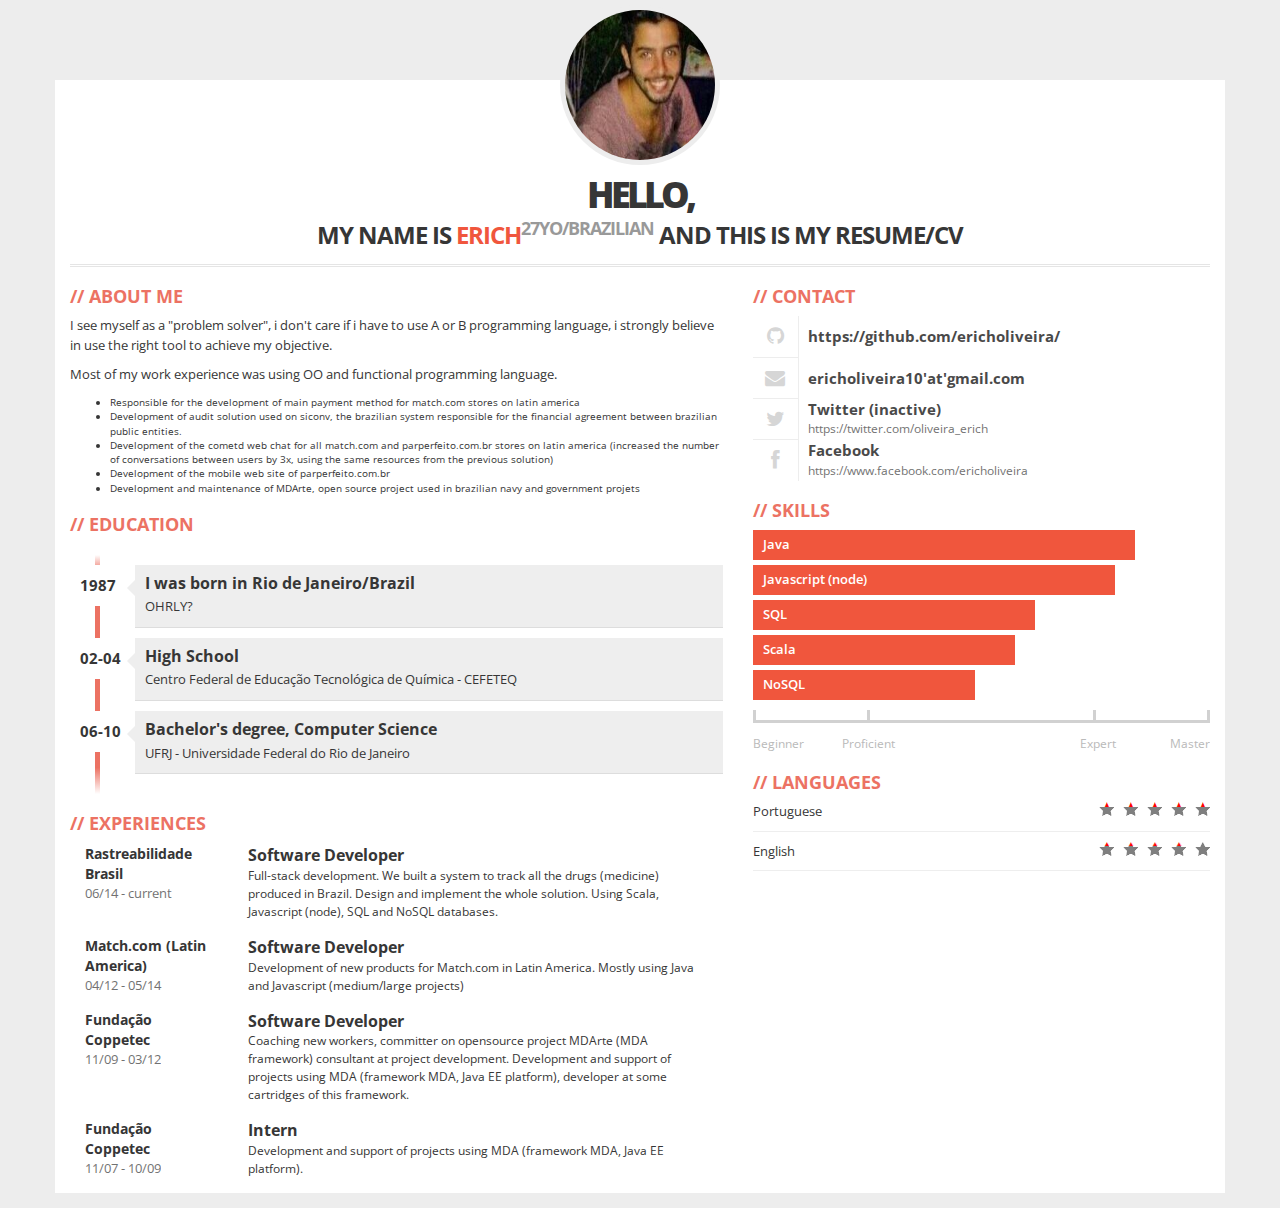
==== index.html @ 2bab266d "initial import" ====
<!DOCTYPE html>
<html lang="en">
  <head>
    <meta charset="utf-8">
    <meta http-equiv="X-UA-Compatible" content="IE=edge,chrome=1" />
    <meta name="viewport" content="width=device-width, initial-scale=1">
    <title>Erich Oliveira</title>
    <link href="css/bootstrap.min.css" rel="stylesheet">
    <link href="css/font-awesome.css" rel="stylesheet">
    <link href="css/main.css" rel="stylesheet">
    <!--[if lt IE 9]>
      <script src="js/html5shiv.js"></script>
      <script src="js/respond.min.js"></script>
    <![endif]-->
  </head>
  <body>
    <div class="container">
      <div class="row">
        <div class="col-xs-12">
          <div id="photo-header" class="text-center">
            <!-- PHOTO (AVATAR) -->
            <div id="photo">
              <img src="img/avatar.jpg" alt="avatar">
            </div>
            <div id="text-header">
              <h1>Hello,<br> my name is <span>Erich</span><sup>27yo/Brazilian</sup> and this is my resume/cv</h1>
            </div>
          </div>
        </div>
      </div>
      <div class="row">
        <div class="col-xs-12 col-sm-7">
          <!-- ABOUT ME -->
          <div class="box">
            <h2>About Me</h2>
            <p>I see myself as a "problem solver", i don't care if i have to use A or B programming language, i strongly believe in use the right tool to achieve my objective.</p>
              <p>Most of my work experience was using OO and functional programming language.</p>
              <ul>
                <li>Responsible for the development of main payment method for match.com stores on latin america</li>
                <li>Development of audit solution used on siconv, the brazilian system responsible for the financial agreement between brazilian public entities.</li>
                <li>Development of the cometd web chat for all match.com and parperfeito.com.br stores on latin america (increased the number of conversations between users by 3x, using the same resources from the previous solution)</li>
                <li>Development of the mobile web site of parperfeito.com.br</li>
                <li>Development and maintenance of MDArte, open source project used in brazilian navy and government projets</li>
              </ul>
          </div>
          <!-- EDUCATION -->
          <div class="box">
            <h2>Education</h2>
            <ul id="education" class="clearfix">
              <li>
                <div class="year pull-left">1987</div>
                <div class="description pull-right">
                  <h3>I was born in Rio de Janeiro/Brazil</h3>
                  <p>OHRLY?</p>
                </div>
              </li>
              <li>
                <div class="year pull-left">02-04</div>
                <div class="description pull-right">
                  <h3>High School</h3>
                  <p>Centro Federal de Educa&ccedil;&atilde;o Tecnol&oacute;gica de Qu&iacute;mica - CEFETEQ</p>
                </div>
              </li>
              <li>
                <div class="year pull-left">06-10</div>
                <div class="description pull-right">
                  <h3>Bachelor's degree, Computer Science</h3>
                  <p>UFRJ - Universidade Federal do Rio de Janeiro</p>
                </div>
              </li>
            </ul>
          </div>
          <!-- EXPERIENCES -->
          <div class="box">
            <h2>Experiences</h2>
            <div class="job clearfix">
              <div class="col-xs-3">
                <div class="where">Rastreabilidade Brasil</div>
                <div class="year">06/14 - current</div>
              </div>
              <div class="col-xs-9">
                <div class="profession">Software Developer</div>
                <div class="description">
                  Full-stack development. We built a system to track all the drugs (medicine) produced in Brazil.
                  Design and implement the whole solution.
                  Using Scala, Javascript (node), SQL and NoSQL databases.
                </div>
              </div>
            </div>
            <div class="job clearfix">
              <div class="col-xs-3">
                <div class="where">Match.com (Latin America)</div>
                <div class="year">04/12 - 05/14</div>
              </div>
              <div class="col-xs-9">
                <div class="profession">Software Developer</div>
                <div class="description">Development of new products for Match.com in Latin America.

                Mostly using Java and Javascript (medium/large projects)</div>
              </div>
            </div>
            <div class="job clearfix">
              <div class="col-xs-3">
                <div class="where">Funda&ccedil;&atilde;o Coppetec</div>
                <div class="year">11/09 - 03/12</div>
              </div>
              <div class="col-xs-9">
                <div class="profession">Software Developer</div>
                <div class="description">Coaching new workers, committer on opensource project MDArte (MDA framework) consultant at project development.
                  Development and support of projects using MDA (framework MDA, Java EE platform), developer at some cartridges of this framework.</div>
              </div>
            </div>
            <div class="job clearfix">
              <div class="col-xs-3">
                <div class="where">Funda&ccedil;&atilde;o Coppetec</div>
                <div class="year">11/07 - 10/09</div>
              </div>
              <div class="col-xs-9">
                <div class="profession">Intern</div>
                <div class="description">Development and support of projects using MDA (framework MDA, Java EE platform).</div>
              </div>
            </div>
          </div>
        </div>
        <div class="col-xs-12 col-sm-5">
          <!-- CONTACT -->
          <div class="box clearfix">
            <h2>Contact</h2>
            <div class="contact-item">
              <div class="icon pull-left text-center"><span class="fa fa-github fa-fw"></span></div>
              <div class="title only pull-right">https://github.com/ericholiveira/</div>
            </div>
            <div class="contact-item">
              <div class="icon pull-left text-center"><span class="fa fa-envelope fa-fw"></span></div>
              <div class="title only pull-right">ericholiveira10'at'gmail.com</div>
            </div>
            <div class="contact-item">
              <div class="icon pull-left text-center"><span class="fa fa-twitter fa-fw"></span></div>
              <div class="title pull-right">Twitter (inactive)</div>
              <div class="description pull-right">https://twitter.com/oliveira_erich</div>
            </div>
            <div class="contact-item">
              <div class="icon pull-left text-center"><span class="fa fa-facebook fa-fw"></span></div>
              <div class="title pull-right">Facebook</div>
              <div class="description pull-right">https://www.facebook.com/ericholiveira</div>
            </div>
          </div>
          <!-- SKILLS -->
          <div class="box">
            <h2>Skills</h2>
            <div class="skills">
              <div class="item-skills" data-percent="0.95">Java</div>
              <div class="item-skills" data-percent="0.90">Javascript (node)</div>
              <div class="item-skills" data-percent="0.70">SQL</div>
              <div class="item-skills" data-percent="0.65">Scala</div>
              <div class="item-skills" data-percent="0.55">NoSQL</div>
              <div class="skills-legend clearfix">
                <div class="legend-left legend">Beginner</div>
                <div class="legend-left legend"><span>Proficient</span></div>
                <div class="legend-right legend"><span>Expert</span></div>
                <div class="legend-right legend">Master</div>
              </div>
            </div>
          </div>
          <!-- LANGUAGES -->
          <div class="box">
            <h2>Languages</h2>
            <div id="language-skills">
              <div class="skill">Portuguese <div class="icons pull-right"><div style="width: 100%;" class="icons-red"></div></div></div>
              <div class="skill">English <div class="icons pull-right"><div style="width: 80%;" class="icons-red"></div></div></div>
            </div>
          </div>
        </div>
      </div>
    </div>
    <!-- JQUERY -->
    <script src="js/jquery.min.js"></script>
    <!-- BOOTSTRAP -->
    <script src="js/bootstrap.min.js"></script>
    <!-- SCRIPTS -->
    <script src="js/scripts.js"></script>
  </body>
</html>
---- css/main.css ----
/*******************************************
3ColorResume
Author: office@kamsolutions.pl
*******************************************/
/*******************************************
FONTS
*******************************************/
@import url(http://fonts.googleapis.com/css?family=Open+Sans:400,600,700,800);
/*******************************************
SETTINGS
*******************************************/
@charset "utf-8";
@-webkit-viewport   { width: device-width; }
@-moz-viewport      { width: device-width; }
@-ms-viewport       { width: device-width; }
@-o-viewport        { width: device-width; }
@viewport           { width: device-width; }
/*******************************************
BODY
*******************************************/
body{
  font-family: 'Open Sans', Arial, Tahoma;
  font-weight: 400;
  font-size: 1em;
  color: #363636;
  background: #ededed;
}
/*******************************************
CONTAINER
*******************************************/
.container{
  margin-top: 80px;
  margin-bottom: 15px;
  background: #fff;
}
/*******************************************
PHOTO (AVATAR)
*******************************************/
#photo-header{
  margin-top: -75px;
}
#photo{
  width: 160px;
  height: 160px;
  border-radius: 50%;
  overflow: hidden;
  padding: 5px;
  background: #ededed;
  display: inline-block;
}
#photo img{
  width: 150px;
  height: 150px;
  border-radius: 50%;
}
#text-header h1{
  margin: 0;
  padding: 0;
  font-size: 2.4em;
  font-weight: 700;
  text-transform: uppercase;
  letter-spacing: -1px;
}
#text-header h1::first-line{
  font-size: 1.5em;
  letter-spacing: -4px;
  font-weight: 800;
  line-height: 1.5em;
}
#text-header h1 span{
  color: #F0563D;
}
#text-header h1 sup{
  opacity: 0.5;
}
#text-header:after{
  width: 100%;
  height: 3px;
  background: url(../img/line.png);
  margin-top: 15px;
  content: '';
  display: block;
}
/*******************************************
DEFAULT BOX
*******************************************/
.box{
  margin-bottom: 15px;
}
.box h2{
  color: #EC7263;
  font-size: 1.8em;
  font-weight: 700;
  text-transform: uppercase;
}
.box h2:before{
  content: '//';
  margin-right: 5px;
}
.box p{
  font-size: 1.3em;
  line-height: 1.5em;
}
/*******************************************
EDUCATION
*******************************************/
#education{
  margin-top: 20px;
  position: relative;
  padding: 1em 0;
  list-style: none;
}
#education:before {
  width: 5px;
  height: 100%;
  position: absolute;
  left: 25px;
  top: 0;
  content: ' ';
  display: block;
  background: #ec7263;
  background: -moz-linear-gradient(top,  #ffffff 0%, #ec7263 7%, #ec7263 89%, #ffffff 100%);
  background: -webkit-gradient(linear, left top, left bottom, color-stop(0%,#ffffff), color-stop(7%,#ec7263), color-stop(89%,#ec7263), color-stop(100%,#ffffff));
  background: -webkit-linear-gradient(top,  #ffffff 0%,#ec7263 7%,#ec7263 89%,#ffffff 100%);
  background: -o-linear-gradient(top,  #ffffff 0%,#ec7263 7%,#ec7263 89%,#ffffff 100%);
  background: -ms-linear-gradient(top,  #ffffff 0%,#ec7263 7%,#ec7263 89%,#ffffff 100%);
  background: linear-gradient(to bottom,  #ffffff 0%,#ec7263 7%,#ec7263 89%,#ffffff 100%);
  filter: progid:DXImageTransform.Microsoft.gradient( startColorstr='#ffffff', endColorstr='#ffffff',GradientType=0 );
}
#education li{
  width: 100%;
  z-index: 2;
  position: relative;
  float: left;
}
#education .year{
  width: 10%;
  background: #fff;
  padding: 10px;
  font-size: 1.5em;
  font-weight: 700;
  display: inline-block;
}
#education .description{
  width: 80%;
  display: inline-block;
  background: #eee;
  margin-bottom: 10px;
  position: relative;
  padding: 10px 10px 0 10px;
  border-bottom: 1px solid #ddd;
}
#education .description:after {
  content: '';
  position: absolute;
  top: 15px;
  right: 0;
  left: -16px;
  height: 0;
  width: 0;
  border: solid transparent;
  border-right-color: #eee;
  border-width: 8px;
  pointer-events: none;
}
#education .description h3{
  font-size: 1.6em;
  margin: 0;
  padding: 0;
  font-weight: 700;
}
#education .description p{
  font-size: 1.3em;
  margin-top: 5px;
  padding: 0;
}
/*******************************************
EXPERIENCES
*******************************************/
.job{
  margin-bottom: 15px;
}
.job .where{
  font-size: 1.4em;
  font-weight: bold;
}
.job .year{
  font-size: 1.3em;
  opacity: 0.7;
}
.job .profession{
  font-size: 1.6em;
  font-weight: bold;
}
.job .description{
  font-size: 1.2em;
  line-height: 1.5em;
}
/*******************************************
CONTACT
*******************************************/
.contact-item{
  width: 100%;
  float: left;
}
.contact-item .icon{
  padding: 10px;
  border-right: 1px solid #aaa;
  border-bottom: 1px solid #aaa;
  opacity: 0.2;
}
.contact-item:last-child .icon{
  border-bottom: none;
}
.contact-item .fa{
  font-size: 2em;
}
.contact-item .title{
  width: 80%;
  width: calc(100% - 55px);
  font-size: 1.5em;
  font-weight: 700;
  opacity: 0.9;
}
.contact-item .title.only{
  margin-top: 10px;
}
.contact-item .description{
  width: 80%;
  width: calc(100% - 55px);
  font-size: 1.2em;
  opacity: 0.7;
}
/*******************************************
SKILLS
*******************************************/
.item-skills{
  height: 30px;
  background: #F0563D;
  color: #fff;
  padding: 5px 10px;
  margin-bottom: 5px;
  white-space: nowrap;
  overflow: hidden;
  text-overflow: ellipsis;
  font-size: 1.3em;
  font-weight: 600;
}
.skills-legend{
  margin-top: 20px;
  opacity: 0.8;
}
.skills-legend:before{
  width: 100%;
  height: 3px;
  position: relative;
  content: ' ';
  display: block;
  margin-bottom: -13px;
  background: #c6c6c6;
}
.skills-legend div{
  width: 25%;
  display: inline-block;
  font-size: 1.2em;
  color: #a9a9a9;
  float: left;
}
.legend:before{
  width: 3px;
  height: 10px;
  position: relative;
  content: ' ';
  display: block;
  margin: auto;
  margin-bottom: 15px;
  background: #c6c6c6;
}
.legend-left.legend:before{
  margin-left: 0;
}
.legend-right.legend:before{
  margin-right: 0;
}
.legend-left:nth-child(2) span{
  margin-left: -25px;
}
.legend-right:nth-child(3) span{
  margin-right: -20px;
}
.legend-right{
  text-align: right;
}
/*******************************************
LANGUAGES
*******************************************/
#language-skills .skill{
  font-size: 1.3em;
  margin: 10px 0;
  padding-bottom: 10px;
  border-bottom: 1px solid #eee;
}
#language-skills .skill .icons{
  width: 111px;
  height: 14px;
  background: url(../img/star-grey.png) no-repeat;
}
#language-skills .skill .icons-red{
  background: url(../img/star-red.png) no-repeat;
}
/*******************************************
HOBBIES
*******************************************/
.hobby{
  color: #fff;
  display: inline-block;
  margin-right: 5px;
  margin-bottom: 5px;
  padding: 5px 5px 5px 25px;
  background: #A75265;
  position: relative;
  font-size: 1.2em;
}
.hobby:before{
  content: "\f004";
  font-family: FontAwesome;
  font-style: normal;
  font-weight: normal;
  position: absolute;
  top: 6px;
  left: 7px;
}
/*******************************************
MEDIA
*******************************************/
@media (min-width: 500px) {
  #education .description{
    width: 85%;
  }
}
@media (min-width: 768px) {
  #education .description{
    width: 85%;
  }
}
@media (min-width: 992px) {
  #education .description{
    width: 87%;
  }
}
@media (min-width: 1200px) {
  #education .description{
    width: 90%;
  }
}
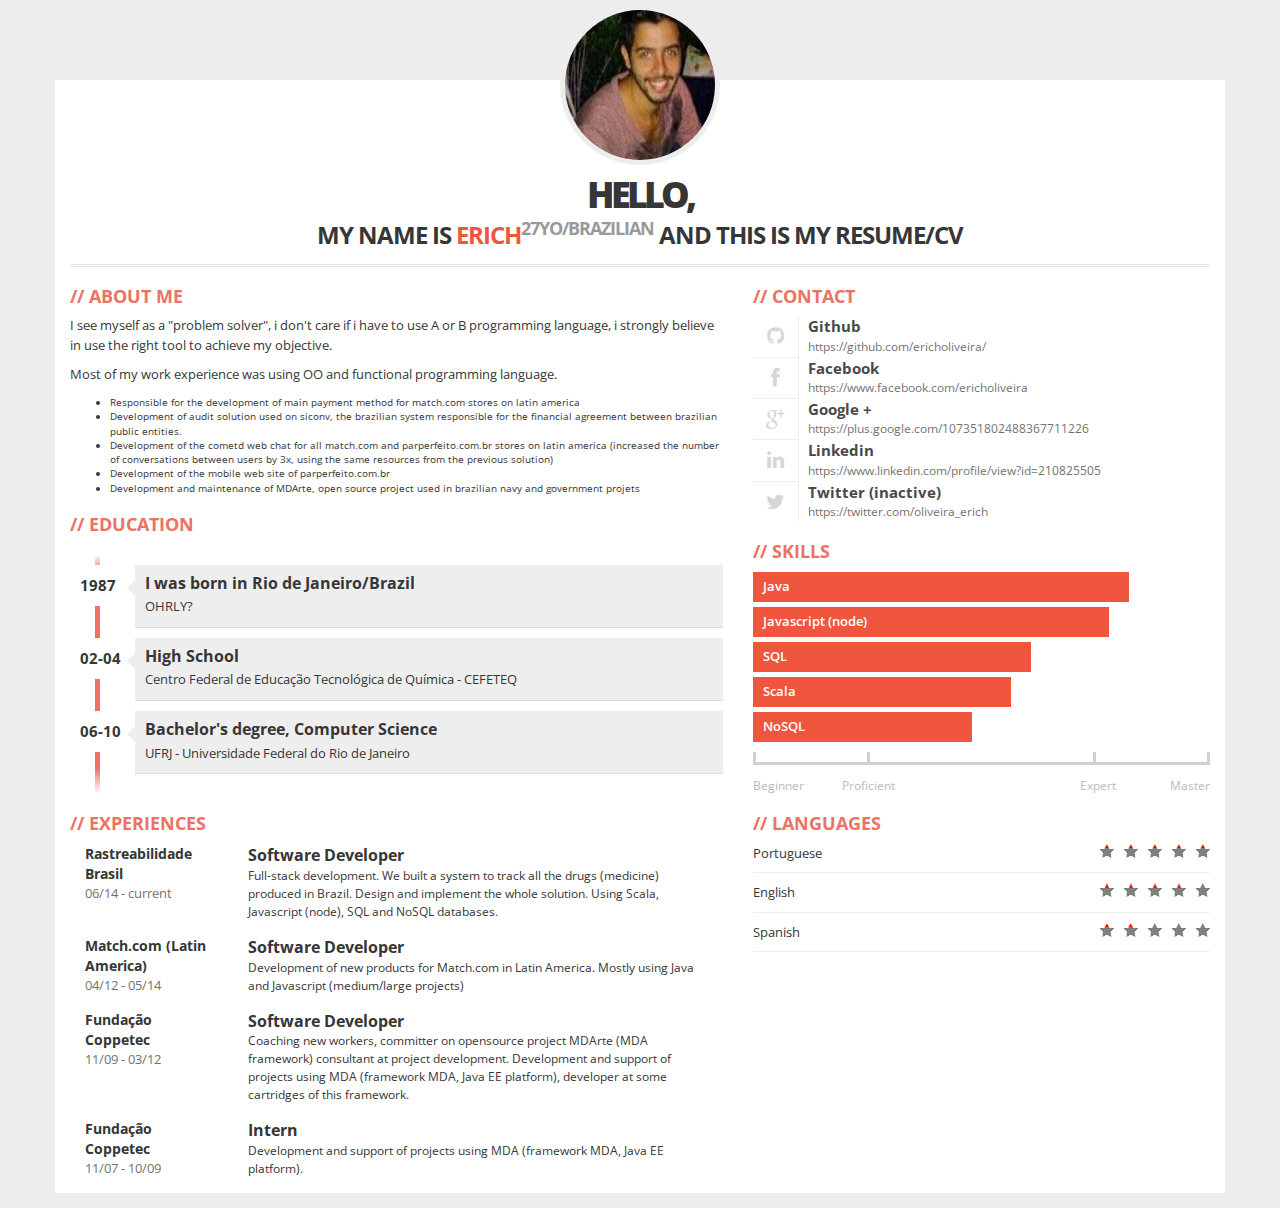
==== commit e3757bb3: "update" ====
--- a/index.html
+++ b/index.html
@@ -4,10 +4,14 @@
     <meta charset="utf-8">
     <meta http-equiv="X-UA-Compatible" content="IE=edge,chrome=1" />
     <meta name="viewport" content="width=device-width, initial-scale=1">
-    <title>Erich Oliveira</title>
+    <meta name="description" content="Erich Oliveira's profissional page. You can see here more info about my job as a software developer. My current projects. Links to my personal and professional contacts." />
+    <meta name="keywords" content="software development, programmer, desenvolvedor, javascript, java, scala, programador">
+    <meta name="robots" content="index, follow">
+    <title>Erich Oliveira - Software developer</title>
     <link href="css/bootstrap.min.css" rel="stylesheet">
     <link href="css/font-awesome.css" rel="stylesheet">
     <link href="css/main.css" rel="stylesheet">
+    <link rel="icon" type="image/x-icon" href="img/favicon.ico">
     <!--[if lt IE 9]>
       <script src="js/html5shiv.js"></script>
       <script src="js/respond.min.js"></script>
@@ -128,21 +132,28 @@
             <h2>Contact</h2>
             <div class="contact-item">
               <div class="icon pull-left text-center"><span class="fa fa-github fa-fw"></span></div>
-              <div class="title only pull-right">https://github.com/ericholiveira/</div>
+              <a href="https://github.com/ericholiveira/"  rel="author" class="title pull-right" style="color:#363636;">Github</a>
+              <div class="description pull-right">https://github.com/ericholiveira/</div>
             </div>
             <div class="contact-item">
-              <div class="icon pull-left text-center"><span class="fa fa-envelope fa-fw"></span></div>
-              <div class="title only pull-right">ericholiveira10'at'gmail.com</div>
+              <div class="icon pull-left text-center"><span class="fa fa-facebook fa-fw"></span></div>
+              <a href="https://www.facebook.com/ericholiveira"  rel="author" class="title pull-right" style="color:#363636;">Facebook</a>
+              <div class="description pull-right">https://www.facebook.com/ericholiveira</div>
+            </div>
+            <div class="contact-item">
+              <div class="icon pull-left text-center"><span class="fa fa-google-plus fa-fw"></span></div>
+              <a href="https://plus.google.com/107351802488367711226"  rel="author" class="title pull-right" style="color:#363636;">Google +</a>
+              <div class="description pull-right">https://plus.google.com/107351802488367711226</div>
+            </div>
+            <div class="contact-item">
+              <div class="icon pull-left text-center"><span class="fa fa-linkedin fa-fw"></span></div>
+              <a href="https://www.linkedin.com/profile/view?id=210825505"  rel="author" class="title pull-right" style="color:#363636;">Linkedin</a>
+              <div class="description pull-right">https://www.linkedin.com/profile/view?id=210825505</div>
             </div>
             <div class="contact-item">
               <div class="icon pull-left text-center"><span class="fa fa-twitter fa-fw"></span></div>
-              <div class="title pull-right">Twitter (inactive)</div>
+              <a href="https://twitter.com/oliveira_erich"  rel="author" class="title pull-right" style="color:#363636;">Twitter (inactive)</a>
               <div class="description pull-right">https://twitter.com/oliveira_erich</div>
-            </div>
-            <div class="contact-item">
-              <div class="icon pull-left text-center"><span class="fa fa-facebook fa-fw"></span></div>
-              <div class="title pull-right">Facebook</div>
-              <div class="description pull-right">https://www.facebook.com/ericholiveira</div>
             </div>
           </div>
           <!-- SKILLS -->
@@ -168,6 +179,7 @@
             <div id="language-skills">
               <div class="skill">Portuguese <div class="icons pull-right"><div style="width: 100%;" class="icons-red"></div></div></div>
               <div class="skill">English <div class="icons pull-right"><div style="width: 80%;" class="icons-red"></div></div></div>
+              <div class="skill">Spanish <div class="icons pull-right"><div style="width: 40%;" class="icons-red"></div></div></div>
             </div>
           </div>
         </div>
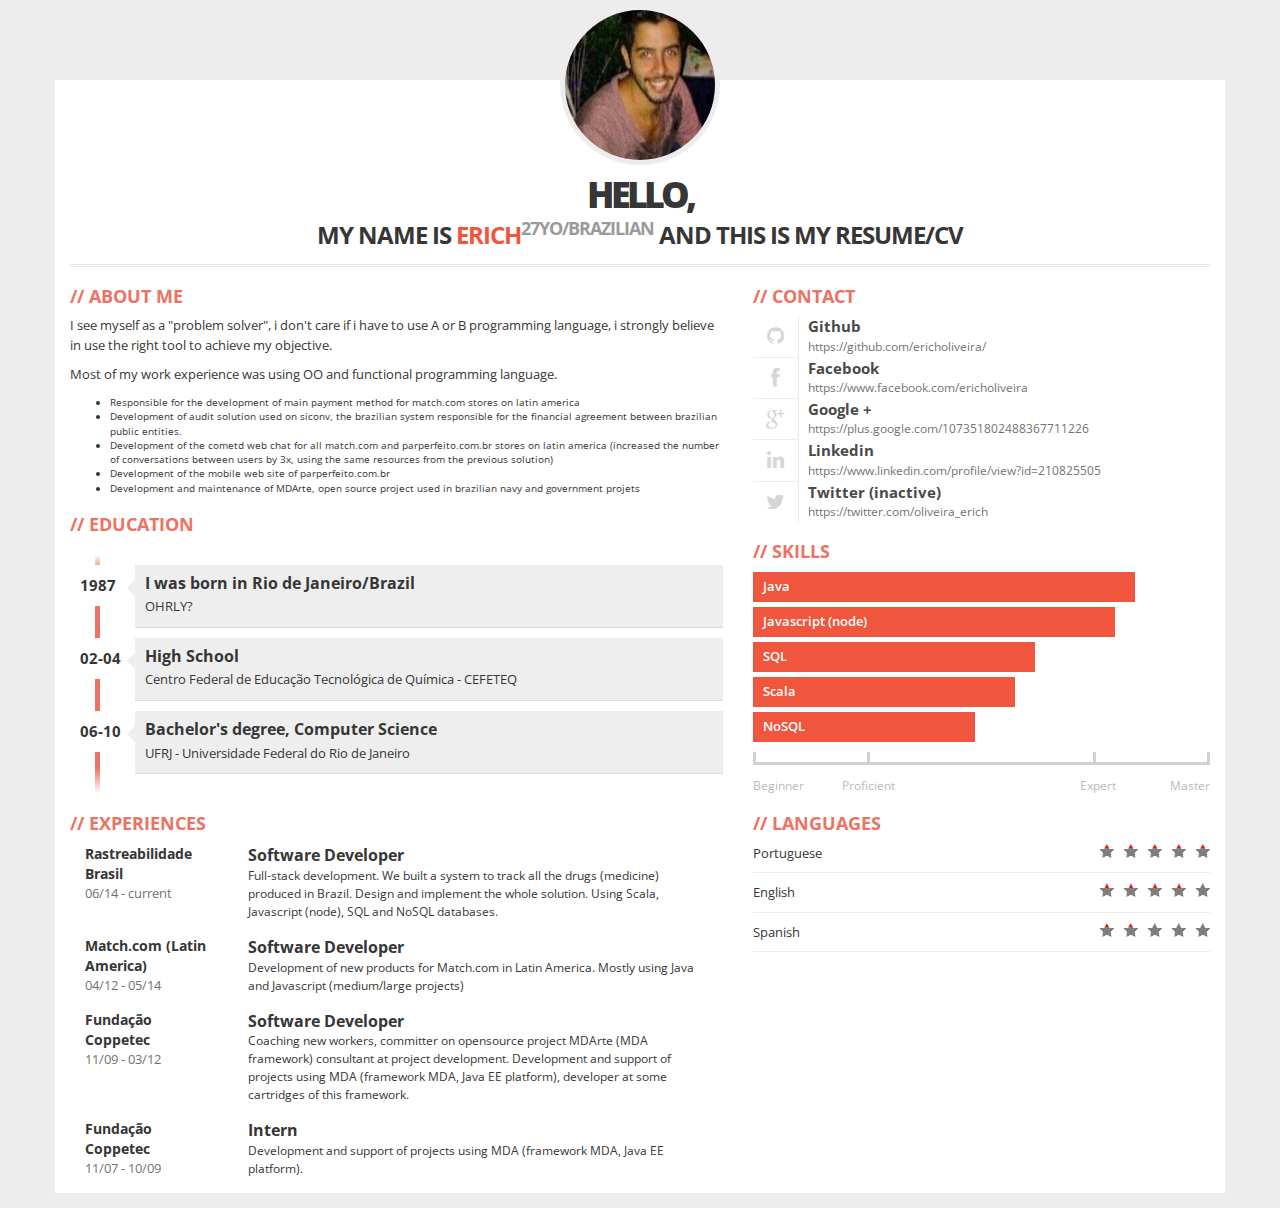
==== commit 0d209053: "analytics" ====
--- a/index.html
+++ b/index.html
@@ -191,5 +191,15 @@
     <script src="js/bootstrap.min.js"></script>
     <!-- SCRIPTS -->
     <script src="js/scripts.js"></script>
+    <script>
+  (function(i,s,o,g,r,a,m){i['GoogleAnalyticsObject']=r;i[r]=i[r]||function(){
+  (i[r].q=i[r].q||[]).push(arguments)},i[r].l=1*new Date();a=s.createElement(o),
+  m=s.getElementsByTagName(o)[0];a.async=1;a.src=g;m.parentNode.insertBefore(a,m)
+  })(window,document,'script','//www.google-analytics.com/analytics.js','ga');
+
+  ga('create', 'UA-57397921-1', 'auto');
+  ga('send', 'pageview');
+
+</script>
   </body>
 </html>
